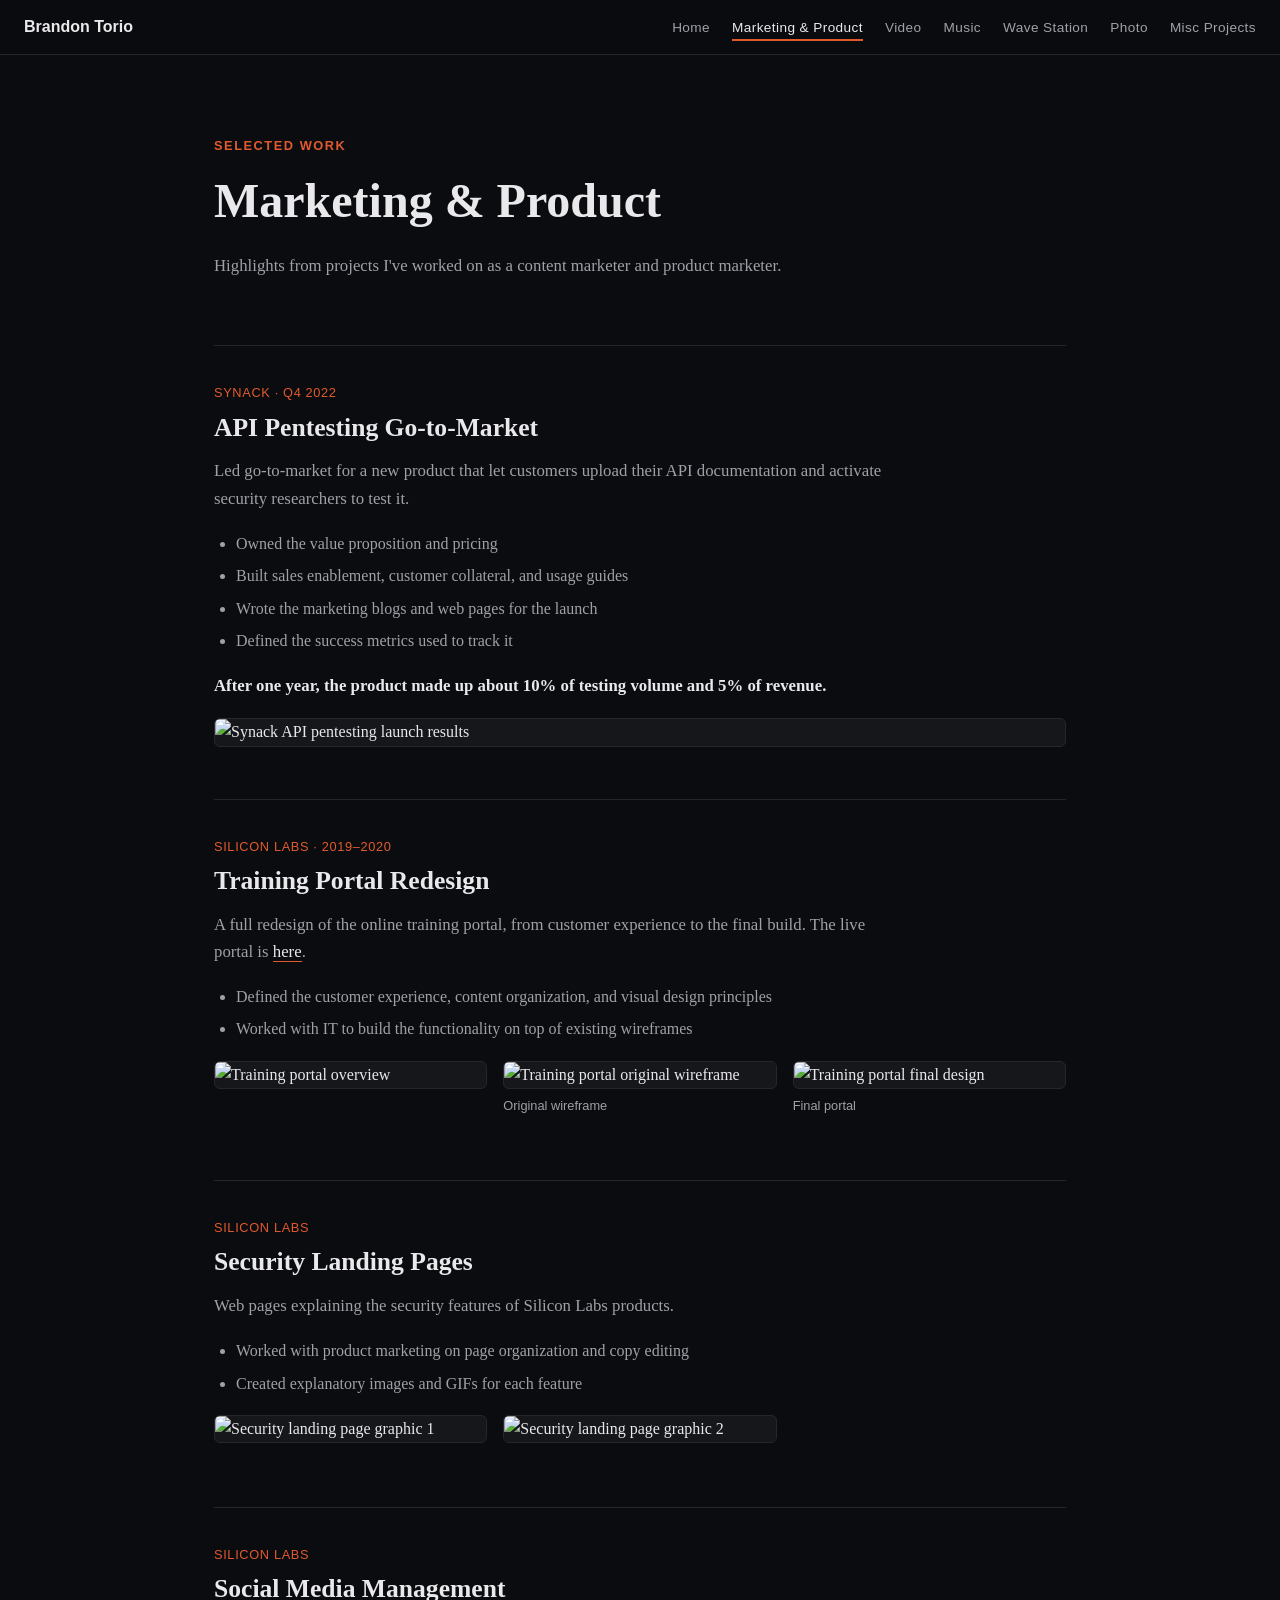
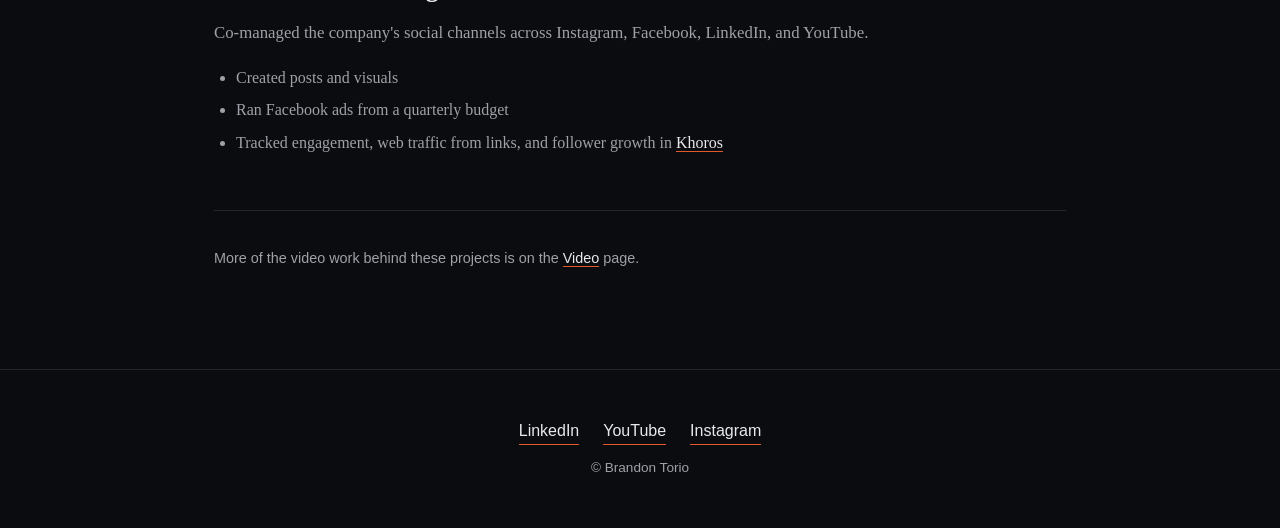
==== marketing-and-product.html @ 7facbb98 "Add files via upload" ====
<!DOCTYPE html>
<html lang="en">
<head>
<meta charset="UTF-8">
<meta name="viewport" content="width=device-width, initial-scale=1">
<title>Marketing & Product | Brandon Torio</title>
<meta name="description" content="Product marketing case studies: Synack API pentesting go-to-market, Silicon Labs training portal, security pages, and social.">
<meta property="og:title" content="Marketing & Product | Brandon Torio">
<meta property="og:description" content="Product marketing case studies: Synack API pentesting go-to-market, Silicon Labs training portal, security pages, and social.">
<meta property="og:type" content="website">
<link rel="stylesheet" href="style.css">
</head>
<body>
<nav class="site-nav">
  <a class="brand" href="index.html">Brandon Torio</a>
  <ul><li><a href="index.html">Home</a></li><li><a class="active" href="marketing-and-product.html">Marketing &amp; Product</a></li><li><a href="video.html">Video</a></li><li><a href="music.html">Music</a></li><li><a href="wave-station.html">Wave Station</a></li><li><a href="photo.html">Photo</a></li><li><a href="misc-projects.html">Misc Projects</a></li></ul>
</nav>
<main>
<header class="page-head"><div class="eyebrow">Selected work</div><h1>Marketing &amp; Product</h1><p>Highlights from projects I've worked on as a content marketer and product marketer.</p></header>

<section class="wrap">
  <article class="case">
    <div class="case-meta">Synack &middot; Q4 2022</div>
    <h2>API Pentesting Go-to-Market</h2>
    <p>Led go-to-market for a new product that let customers upload their API documentation and activate security researchers to test it.</p>
    <ul>
      <li>Owned the value proposition and pricing</li>
      <li>Built sales enablement, customer collateral, and usage guides</li>
      <li>Wrote the marketing blogs and web pages for the launch</li>
      <li>Defined the success metrics used to track it</li>
    </ul>
    <p class="metric">After one year, the product made up about 10% of testing volume and 5% of revenue.</p>
    <figure><img loading="lazy" src="https://lh3.googleusercontent.com/sitesv/[base64]w1280" alt="Synack API pentesting launch results"></figure>
  </article>

  <article class="case">
    <div class="case-meta">Silicon Labs &middot; 2019&ndash;2020</div>
    <h2>Training Portal Redesign</h2>
    <p>A full redesign of the online training portal, from customer experience to the final build. The live portal is <a class="textlink" href="https://www.silabs.com/support/training" target="_blank" rel="noopener">here</a>.</p>
    <ul>
      <li>Defined the customer experience, content organization, and visual design principles</li>
      <li>Worked with IT to build the functionality on top of existing wireframes</li>
    </ul>
    <div class="gallery gallery-3">
      <figure><img loading="lazy" src="https://lh3.googleusercontent.com/sitesv/[base64]w1280" alt="Training portal overview"></figure>
      <figure><img loading="lazy" src="https://lh3.googleusercontent.com/sitesv/[base64]w1280" alt="Training portal original wireframe"><figcaption>Original wireframe</figcaption></figure>
      <figure><img loading="lazy" src="https://lh3.googleusercontent.com/sitesv/[base64]w1280" alt="Training portal final design"><figcaption>Final portal</figcaption></figure>
    </div>
  </article>

  <article class="case">
    <div class="case-meta">Silicon Labs</div>
    <h2>Security Landing Pages</h2>
    <p>Web pages explaining the security features of Silicon Labs products.</p>
    <ul>
      <li>Worked with product marketing on page organization and copy editing</li>
      <li>Created explanatory images and GIFs for each feature</li>
    </ul>
    <div class="gallery"><figure><img loading="lazy" src="https://lh3.googleusercontent.com/sitesv/[base64]w1280" alt="Security landing page graphic 1"></figure><figure><img loading="lazy" src="https://lh3.googleusercontent.com/sitesv/[base64]w1280" alt="Security landing page graphic 2"></figure></div>
  </article>

  <article class="case">
    <div class="case-meta">Silicon Labs</div>
    <h2>Social Media Management</h2>
    <p>Co-managed the company's social channels across Instagram, Facebook, LinkedIn, and YouTube.</p>
    <ul>
      <li>Created posts and visuals</li>
      <li>Ran Facebook ads from a quarterly budget</li>
      <li>Tracked engagement, web traffic from links, and follower growth in <a class="textlink" href="https://khoros.com/" target="_blank" rel="noopener">Khoros</a></li>
    </ul>
  </article>

  <p class="small-note">More of the video work behind these projects is on the <a class="textlink" href="video.html">Video</a> page.</p>
</section>

</main>
<footer>
  <div class="footer-links">
    <a href="https://www.linkedin.com/in/toriobrandon/" target="_blank" rel="noopener">LinkedIn</a>
    <a href="https://www.youtube.com/@sparkside217" target="_blank" rel="noopener">YouTube</a>
    <a href="https://www.instagram.com/sparksideoftheforce/" target="_blank" rel="noopener">Instagram</a>
  </div>
  <p>&copy; Brandon Torio</p>
</footer>
</body>
</html>
---- style.css ----
:root{
  --bg:#0b0c0f; --bg2:#121317; --text:#e9e9ec; --muted:#a0a0a8;
  --accent:#e15a2e; --line:#26262c; --card:#16171b;
  --serif:Georgia,'Times New Roman',serif;
  --sans:-apple-system,BlinkMacSystemFont,'Segoe UI',Helvetica,Arial,sans-serif;
}
*{box-sizing:border-box;margin:0;padding:0}
html{scroll-behavior:smooth}
body{background:var(--bg);color:var(--text);font-family:var(--serif);line-height:1.65}
a{color:inherit}
img{max-width:100%;display:block}

/* nav */
.site-nav{
  position:sticky;top:0;z-index:20;
  background:rgba(11,12,15,.94);backdrop-filter:blur(6px);
  border-bottom:1px solid var(--line);
  padding:14px 24px;display:flex;justify-content:space-between;align-items:center;
  gap:20px;flex-wrap:wrap;font-family:var(--sans)
}
.site-nav .brand{font-weight:700;font-size:1rem;text-decoration:none}
.site-nav ul{list-style:none;display:flex;gap:22px;flex-wrap:wrap}
.site-nav ul a{color:var(--muted);text-decoration:none;font-size:.85rem;letter-spacing:.03em;padding:4px 0;border-bottom:2px solid transparent}
.site-nav ul a:hover{color:var(--text)}
.site-nav ul a.active{color:var(--text);border-bottom-color:var(--accent)}

/* layout */
main{min-height:70vh}
.page-head,.wrap{max-width:900px;margin:0 auto;padding:0 24px}
.page-head{padding-top:80px;padding-bottom:24px}
.wrap{padding-top:24px;padding-bottom:80px}
.eyebrow{font-family:var(--sans);color:var(--accent);font-size:.8rem;letter-spacing:.12em;text-transform:uppercase;font-weight:700;margin-bottom:16px}
h1{font-size:3rem;line-height:1.15;margin-bottom:24px}
h2{font-size:1.6rem;line-height:1.25;margin:48px 0 14px}
h2:first-child{margin-top:0}
h3{font-size:1.15rem;margin-bottom:8px}
p{color:var(--muted);font-size:1.05rem;margin-bottom:18px;max-width:680px}
strong{color:var(--text)}
.small-note{font-family:var(--sans);font-size:.9rem;margin-top:36px}
.label-small{font-family:var(--sans);color:var(--accent);font-size:.8rem;letter-spacing:.12em;text-transform:uppercase;font-weight:700;margin-bottom:14px}
.textlink{color:var(--text);text-decoration:none;border-bottom:1px solid var(--accent)}
.textlink:hover{color:var(--accent)}

/* hero with portrait */
.page-head.hero{max-width:1040px;display:grid;grid-template-columns:1.5fr 1fr;gap:56px;align-items:center}
.portrait{margin:0}
.portrait img{width:100%;height:auto;aspect-ratio:3/4;object-fit:cover;border:1px solid var(--line);border-radius:8px}

/* home */
.routes{display:grid;grid-template-columns:repeat(auto-fit,minmax(200px,1fr));gap:16px;margin:16px 0 56px}
.route-card{border:1px solid var(--line);background:var(--card);padding:22px;border-radius:6px;text-decoration:none;color:var(--text);display:block;transition:border-color .15s}
.route-card:hover{border-color:var(--accent)}
.route-card .label{font-size:1.05rem;margin-bottom:6px}
.route-card .sub{font-family:var(--sans);color:var(--accent);font-size:.72rem;letter-spacing:.05em;text-transform:uppercase}
.two-col{display:grid;grid-template-columns:1fr 1fr;gap:40px}
.plain-list{list-style:none}
.plain-list li{padding:10px 0;border-top:1px solid var(--line);font-size:1.05rem}
.plain-list li:last-child{border-bottom:1px solid var(--line)}

/* case studies */
.case{border-top:1px solid var(--line);padding:36px 0}
.case:last-of-type{border-bottom:1px solid var(--line)}
.case h2{margin-top:0}
.case-meta{font-family:var(--sans);color:var(--accent);font-size:.8rem;text-transform:uppercase;letter-spacing:.05em;margin-bottom:8px}
.case ul{margin:14px 0 18px 22px;color:var(--muted)}
.case ul li{margin-bottom:6px}
.metric{color:var(--text);font-weight:700}

/* media */
.video-item{margin-bottom:44px}
.video-item h2{margin-top:0}
.embed{position:relative;width:100%;max-width:760px;aspect-ratio:16/9;margin:14px 0 10px;border:1px solid var(--line);border-radius:6px;overflow:hidden;background:#000}
.embed iframe{position:absolute;inset:0;width:100%;height:100%;border:0}
figure{margin:16px 0}
figure img{width:100%;height:auto;border:1px solid var(--line);border-radius:6px;background:var(--card)}
figcaption{font-family:var(--sans);color:var(--muted);font-size:.8rem;margin-top:6px}
.gallery{display:grid;grid-template-columns:repeat(auto-fill,minmax(260px,1fr));gap:16px;margin:16px 0 28px}
.gallery figure{margin:0}
.gallery-3{grid-template-columns:repeat(auto-fit,minmax(220px,1fr))}
.tiles{display:grid;grid-template-columns:repeat(auto-fit,minmax(260px,1fr));gap:20px;margin-top:16px}
.tile{display:block;text-decoration:none;border:1px solid var(--line);border-radius:6px;background:var(--card);overflow:hidden;transition:border-color .15s}
.tile:hover{border-color:var(--accent)}
.tile figure{margin:0}
.tile figure img{border:0;border-radius:0;aspect-ratio:4/3;object-fit:cover}
.tile span{display:block;padding:14px 16px;font-size:1.05rem}

/* footer */
footer{border-top:1px solid var(--line);padding:48px 24px;text-align:center;font-family:var(--sans)}
.footer-links{display:flex;gap:24px;justify-content:center;flex-wrap:wrap}
footer a{color:var(--text);text-decoration:none;border-bottom:1px solid var(--accent)}
footer p{color:var(--muted);font-size:.85rem;margin:12px auto 0;max-width:none}

@media (max-width:700px){
  h1{font-size:2.1rem}
  .page-head{padding-top:48px}
  .two-col{grid-template-columns:1fr;gap:28px}
  .page-head.hero{grid-template-columns:1fr;gap:32px}
  .portrait{max-width:420px}
  .site-nav{padding:12px 16px}
  .site-nav ul{gap:14px}
}
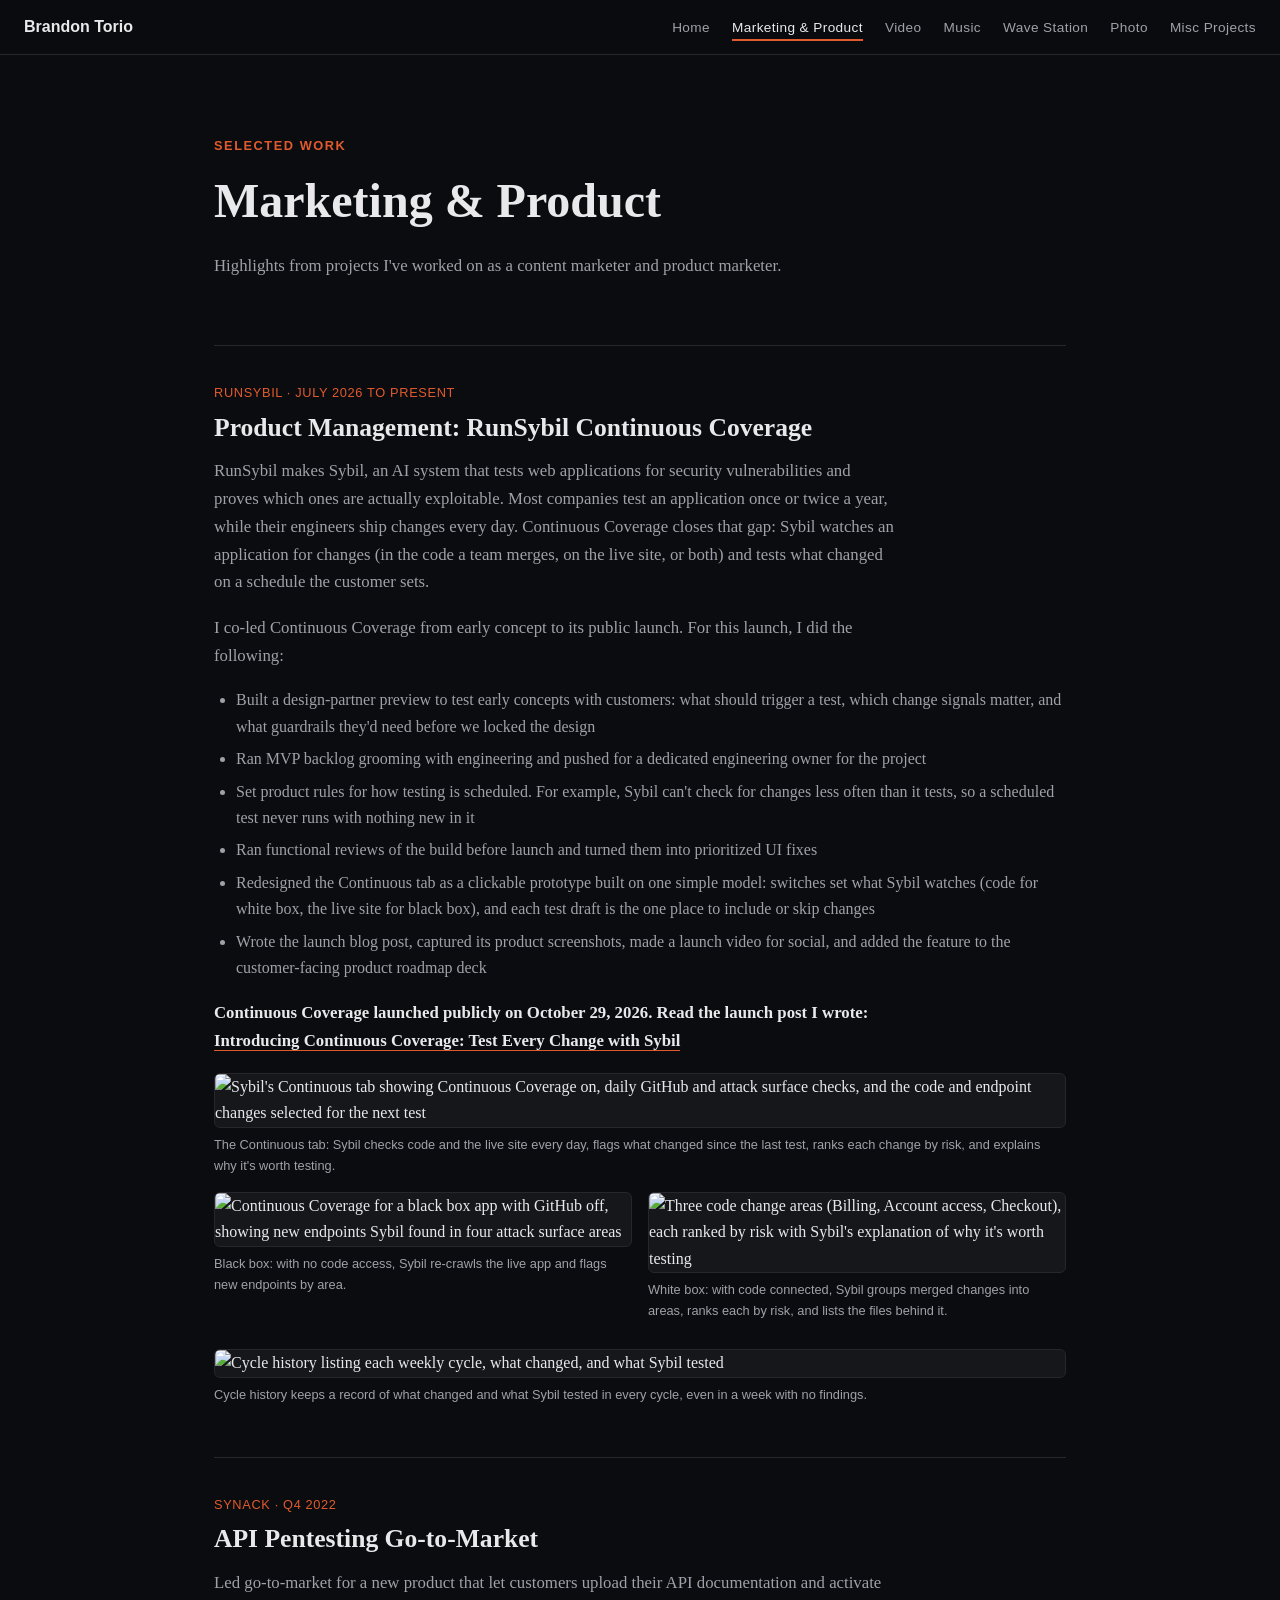
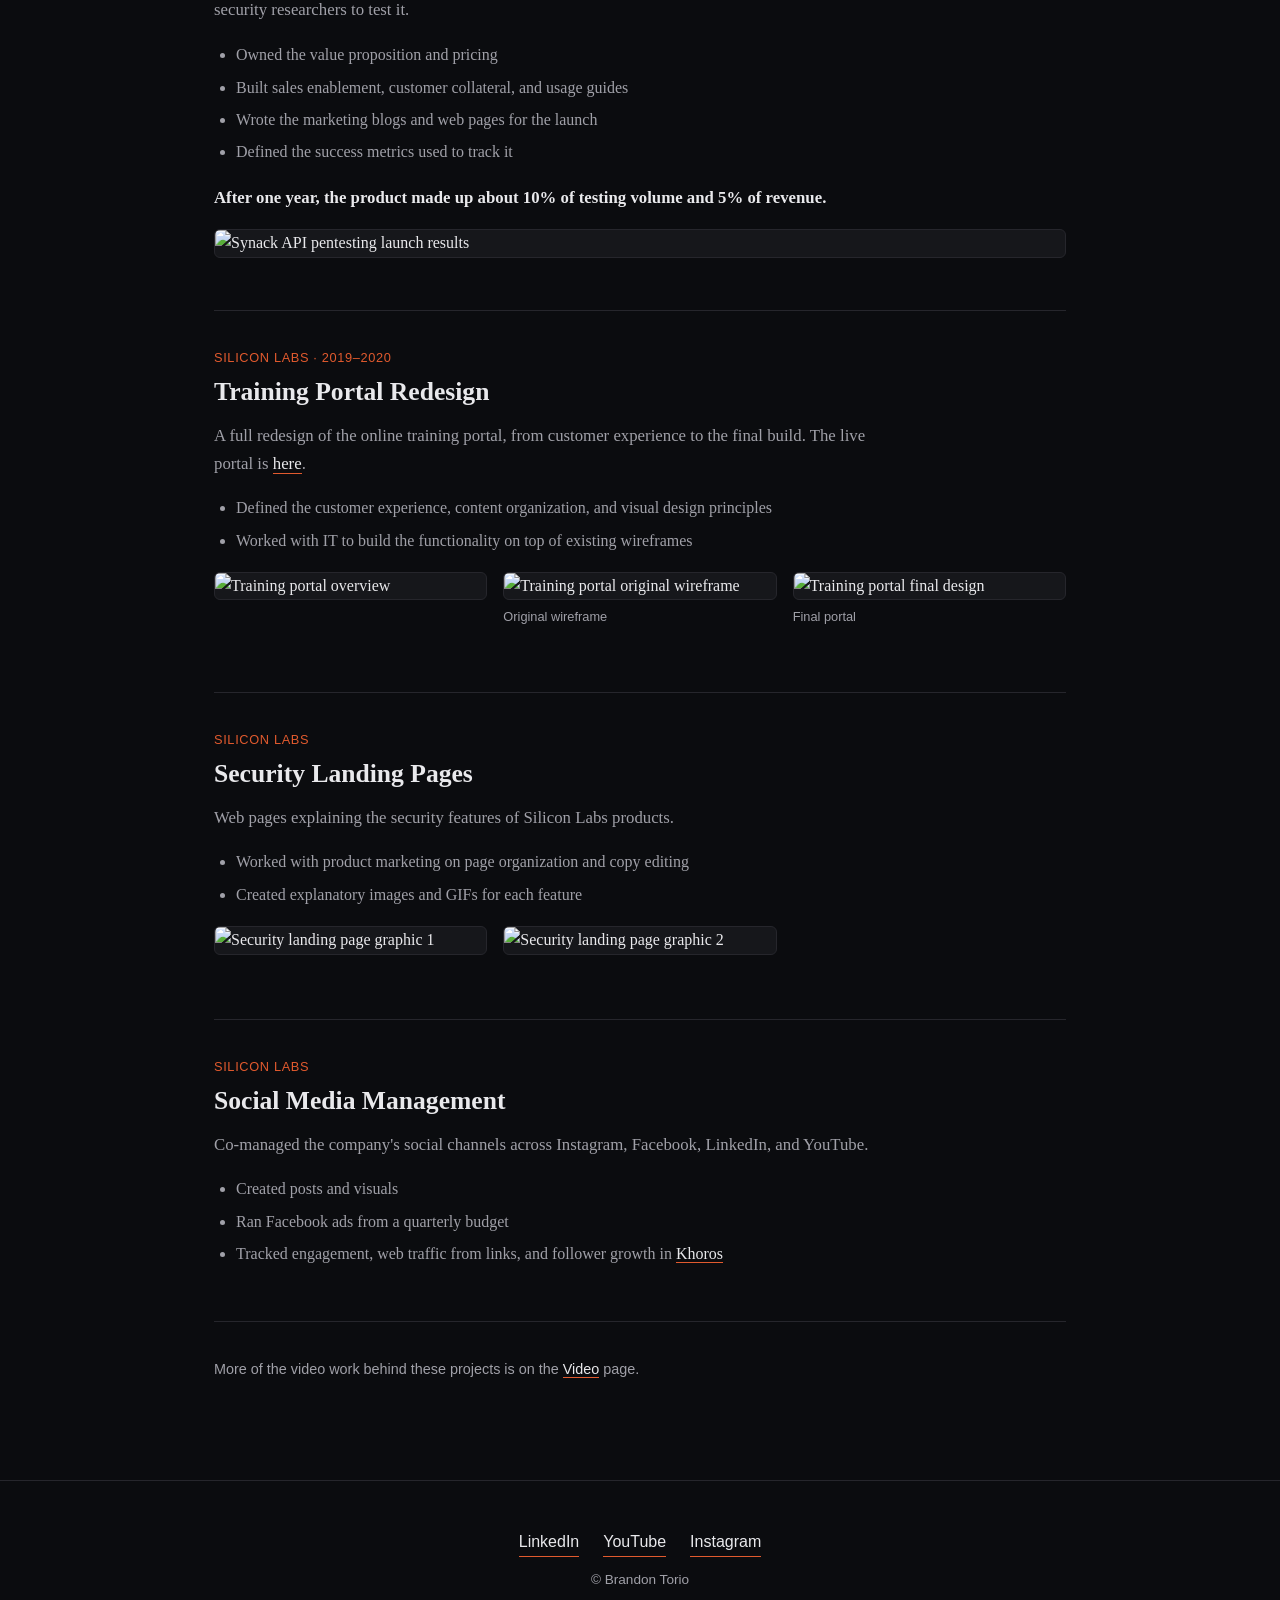
==== commit 72e370a4: "Add files via upload" ====
--- a/marketing-and-product.html
+++ b/marketing-and-product.html
@@ -19,6 +19,28 @@
 <header class="page-head"><div class="eyebrow">Selected work</div><h1>Marketing &amp; Product</h1><p>Highlights from projects I've worked on as a content marketer and product marketer.</p></header>
 
 <section class="wrap">
+  <article class="case">
+    <div class="case-meta">RunSybil &middot; July 2026 to present</div>
+    <h2>Product Management: RunSybil Continuous Coverage</h2>
+    <p>RunSybil makes Sybil, an AI system that tests web applications for security vulnerabilities and proves which ones are actually exploitable. Most companies test an application once or twice a year, while their engineers ship changes every day. Continuous Coverage closes that gap: Sybil watches an application for changes (in the code a team merges, on the live site, or both) and tests what changed on a schedule the customer sets.</p>
+    <p>I co-led Continuous Coverage from early concept to its public launch. For this launch, I did the following:</p>
+    <ul>
+      <li>Built a design-partner preview to test early concepts with customers: what should trigger a test, which change signals matter, and what guardrails they'd need before we locked the design</li>
+      <li>Ran MVP backlog grooming with engineering and pushed for a dedicated engineering owner for the project</li>
+      <li>Set product rules for how testing is scheduled. For example, Sybil can't check for changes less often than it tests, so a scheduled test never runs with nothing new in it</li>
+      <li>Ran functional reviews of the build before launch and turned them into prioritized UI fixes</li>
+      <li>Redesigned the Continuous tab as a clickable prototype built on one simple model: switches set what Sybil watches (code for white box, the live site for black box), and each test draft is the one place to include or skip changes</li>
+      <li>Wrote the launch blog post, captured its product screenshots, made a launch video for social, and added the feature to the customer-facing product roadmap deck</li>
+    </ul>
+    <p class="metric">Continuous Coverage launched publicly on October 29, 2026. Read the launch post I wrote: <a class="textlink" href="https://www.runsybil.com/blog/introducing-continuous-coverage-test-every-change-with-sybil" target="_blank" rel="noopener">Introducing Continuous Coverage: Test Every Change with Sybil</a></p>
+    <figure><img loading="lazy" src="images/01-continuous-tab.png" alt="Sybil's Continuous tab showing Continuous Coverage on, daily GitHub and attack surface checks, and the code and endpoint changes selected for the next test"><figcaption>The Continuous tab: Sybil checks code and the live site every day, flags what changed since the last test, ranks each change by risk, and explains why it's worth testing.</figcaption></figure>
+    <div class="gallery gallery-3">
+      <figure><img loading="lazy" src="images/02-black-box-card.png" alt="Continuous Coverage for a black box app with GitHub off, showing new endpoints Sybil found in four attack surface areas"><figcaption>Black box: with no code access, Sybil re-crawls the live app and flags new endpoints by area.</figcaption></figure>
+      <figure><img loading="lazy" src="images/03-white-box-card.png" alt="Three code change areas (Billing, Account access, Checkout), each ranked by risk with Sybil's explanation of why it's worth testing"><figcaption>White box: with code connected, Sybil groups merged changes into areas, ranks each by risk, and lists the files behind it.</figcaption></figure>
+    </div>
+    <figure><img loading="lazy" src="images/05-cycle-history.png" alt="Cycle history listing each weekly cycle, what changed, and what Sybil tested"><figcaption>Cycle history keeps a record of what changed and what Sybil tested in every cycle, even in a week with no findings.</figcaption></figure>
+  </article>
+
   <article class="case">
     <div class="case-meta">Synack &middot; Q4 2022</div>
     <h2>API Pentesting Go-to-Market</h2>
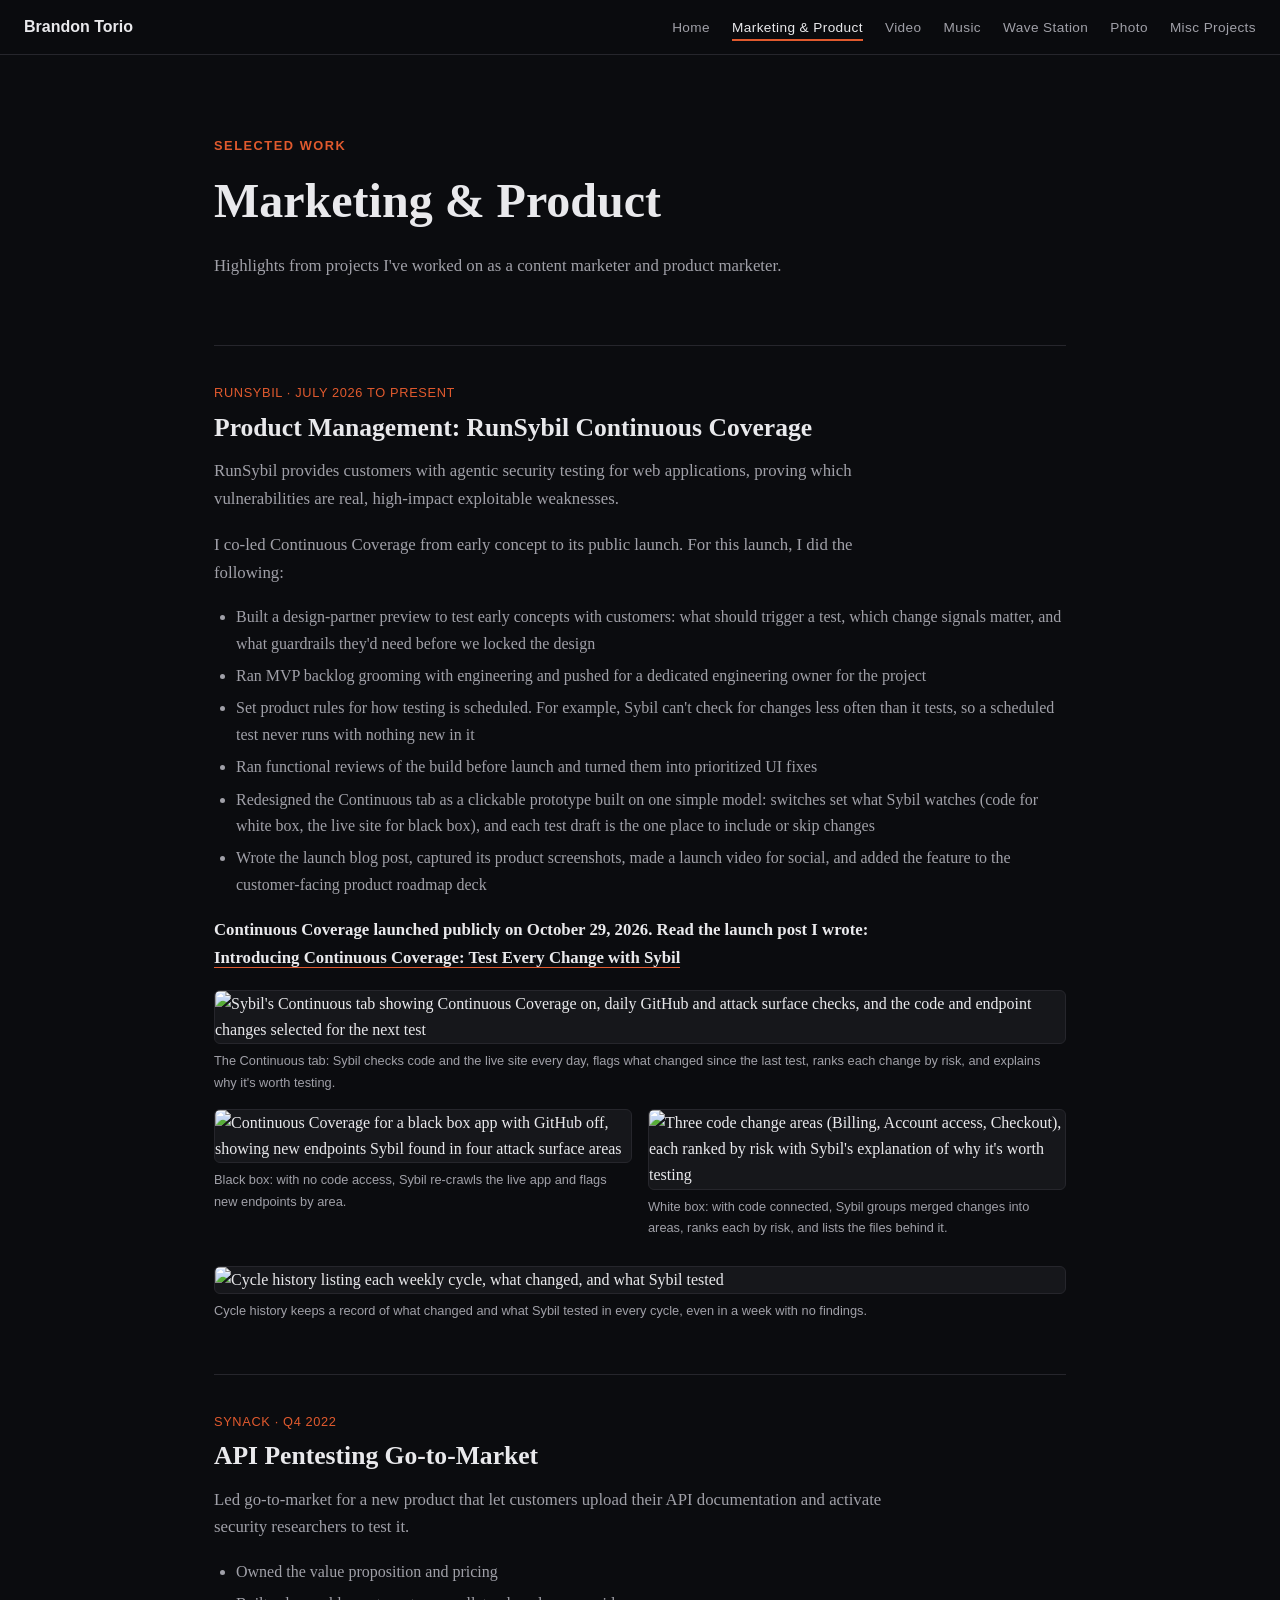
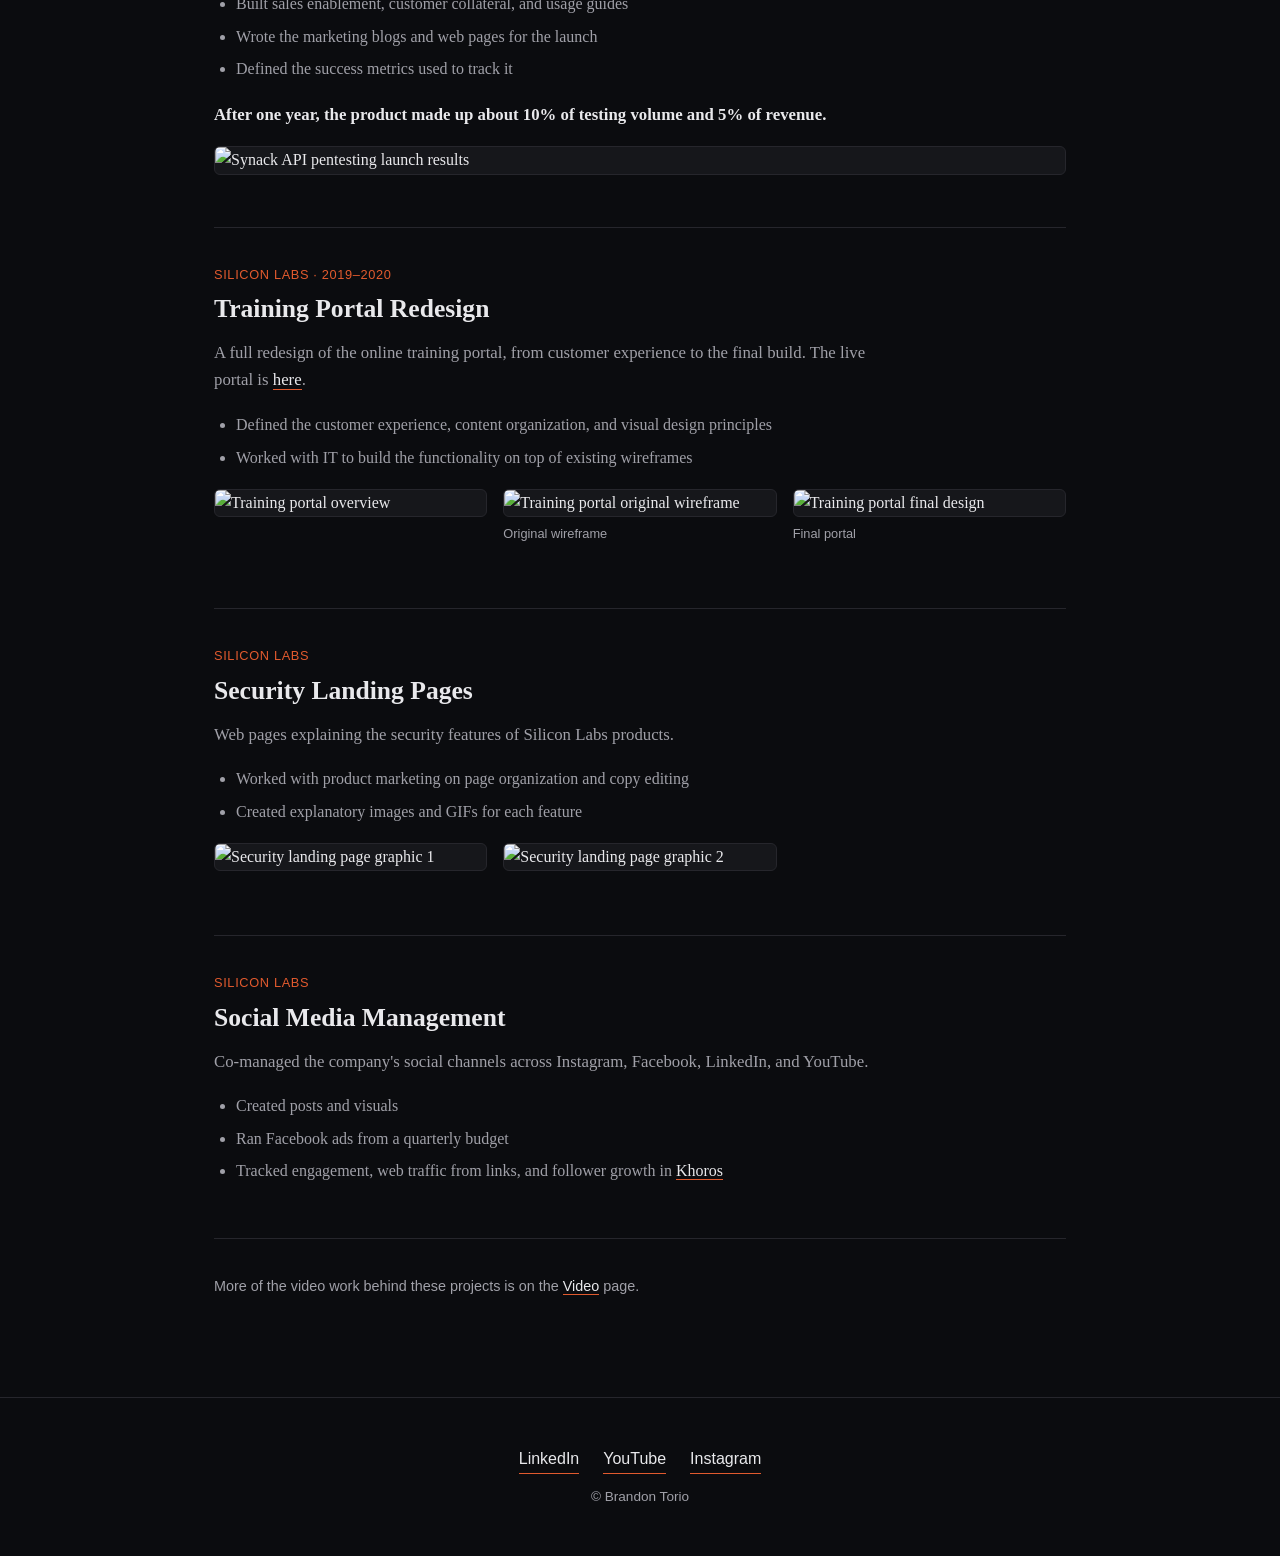
==== commit 284b3c13: "Add files via upload" ====
--- a/marketing-and-product.html
+++ b/marketing-and-product.html
@@ -22,7 +22,7 @@
   <article class="case">
     <div class="case-meta">RunSybil &middot; July 2026 to present</div>
     <h2>Product Management: RunSybil Continuous Coverage</h2>
-    <p>RunSybil makes Sybil, an AI system that tests web applications for security vulnerabilities and proves which ones are actually exploitable. Most companies test an application once or twice a year, while their engineers ship changes every day. Continuous Coverage closes that gap: Sybil watches an application for changes (in the code a team merges, on the live site, or both) and tests what changed on a schedule the customer sets.</p>
+    <p>RunSybil provides customers with agentic security testing for web applications, proving which vulnerabilities are real, high-impact exploitable weaknesses.</p>
     <p>I co-led Continuous Coverage from early concept to its public launch. For this launch, I did the following:</p>
     <ul>
       <li>Built a design-partner preview to test early concepts with customers: what should trigger a test, which change signals matter, and what guardrails they'd need before we locked the design</li>
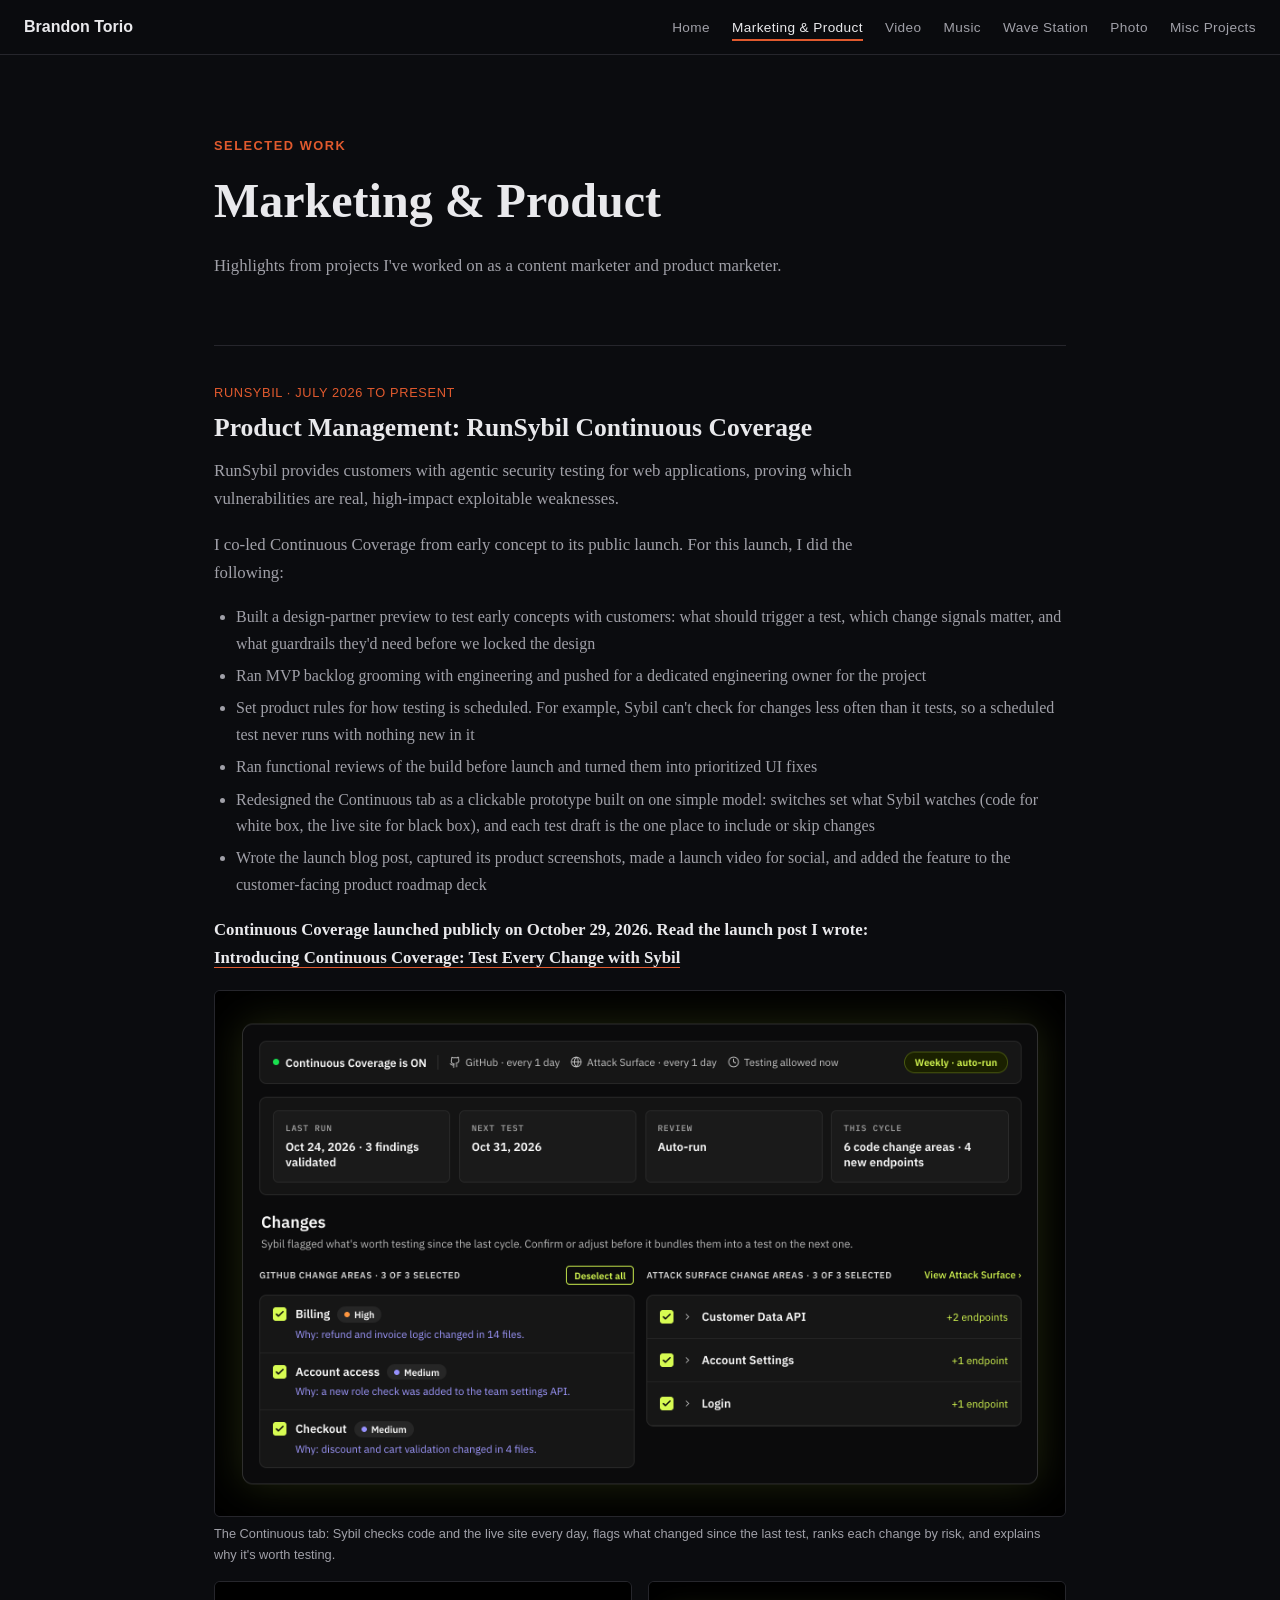
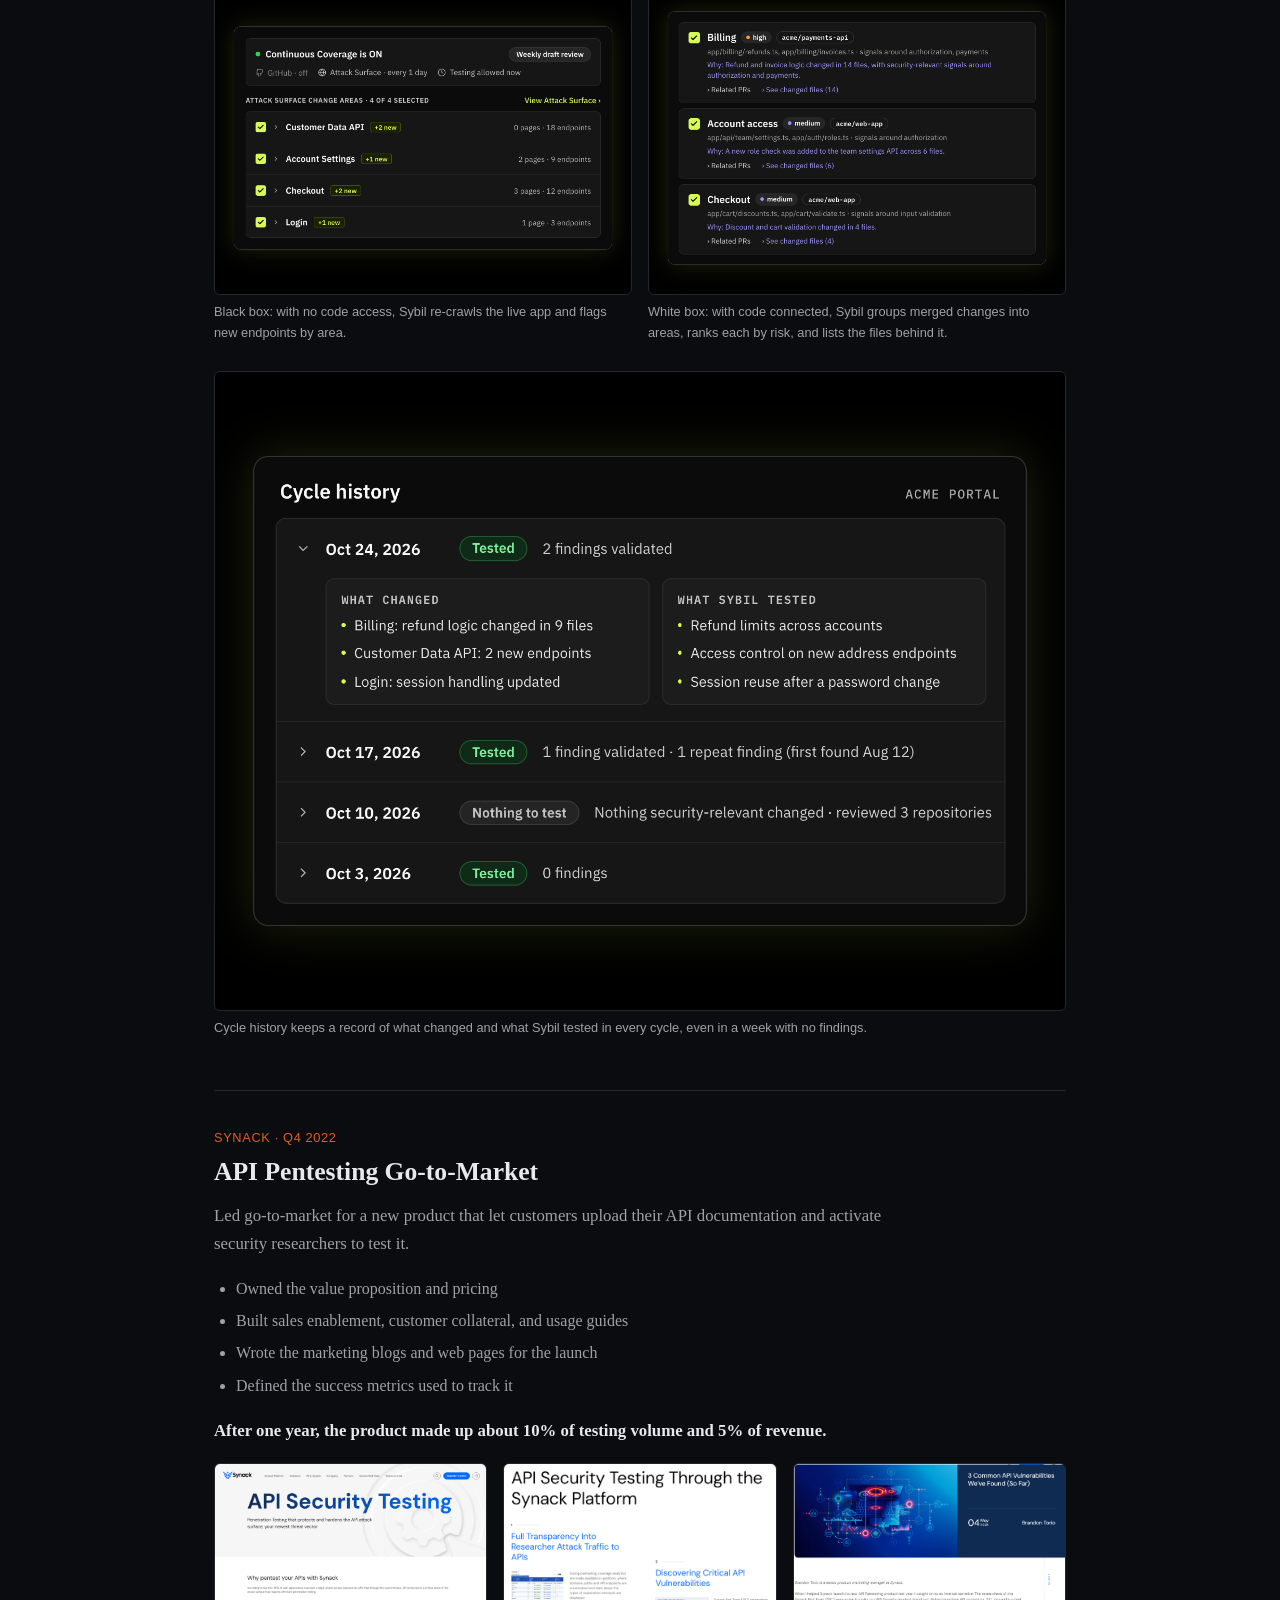
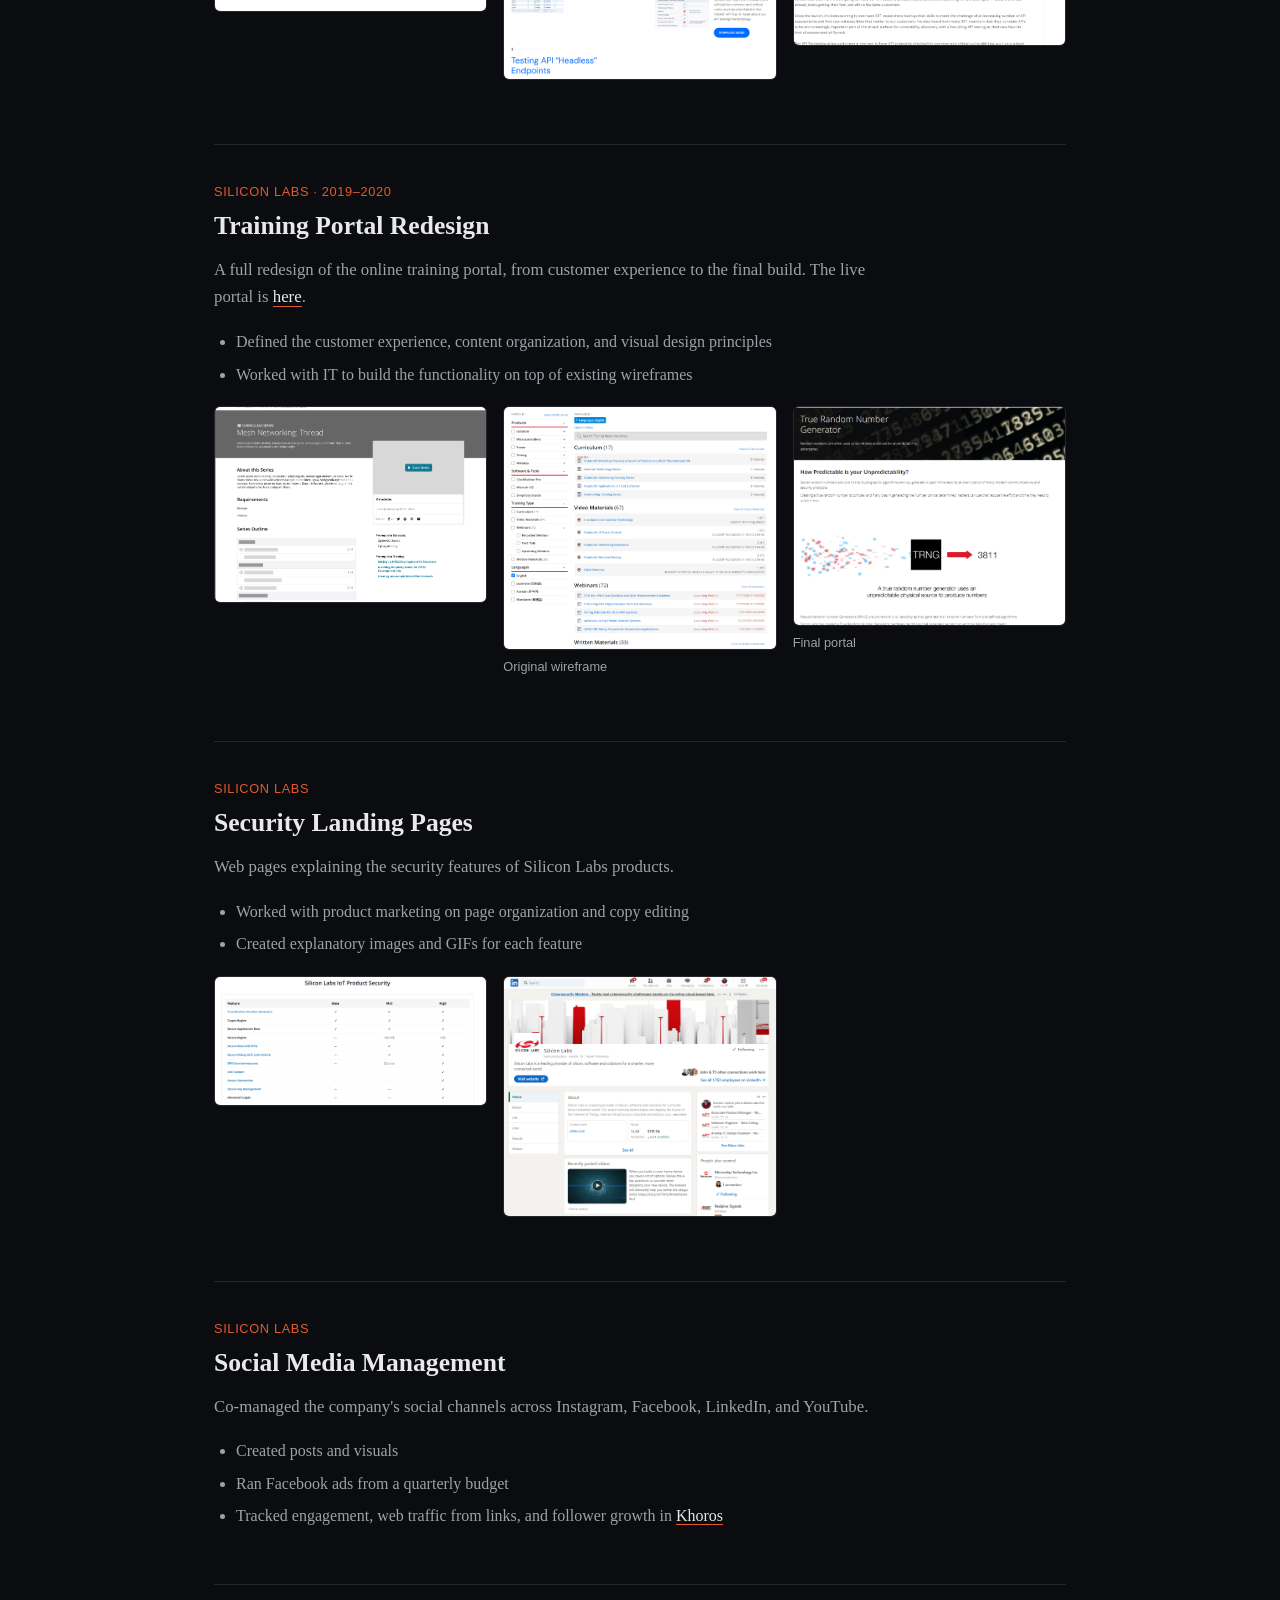
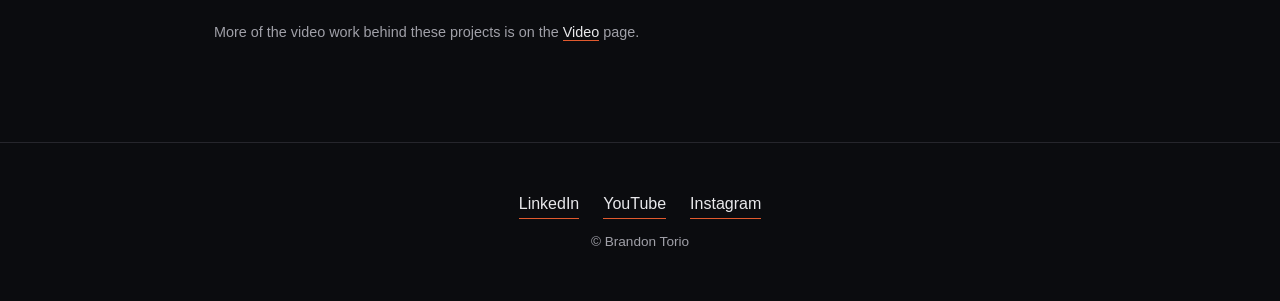
==== commit 0d3a84f0: "Add files via upload" ====
--- a/marketing-and-product.html
+++ b/marketing-and-product.html
@@ -52,7 +52,7 @@
       <li>Defined the success metrics used to track it</li>
     </ul>
     <p class="metric">After one year, the product made up about 10% of testing volume and 5% of revenue.</p>
-    <figure><img loading="lazy" src="https://lh3.googleusercontent.com/sitesv/[base64]w1280" alt="Synack API pentesting launch results"></figure>
+    <div class="gallery gallery-3"><figure><img loading="lazy" src="images/WXXjx9nO8rGA.png" alt="Synack API pentesting launch 1"></figure><figure><img loading="lazy" src="images/dx6Bk-WReve0.png" alt="Synack API pentesting launch 2"></figure><figure><img loading="lazy" src="images/6BJTtqwiOFDq.png" alt="Synack API pentesting launch 3"></figure></div>
   </article>
 
   <article class="case">
@@ -64,9 +64,9 @@
       <li>Worked with IT to build the functionality on top of existing wireframes</li>
     </ul>
     <div class="gallery gallery-3">
-      <figure><img loading="lazy" src="https://lh3.googleusercontent.com/sitesv/[base64]w1280" alt="Training portal overview"></figure>
-      <figure><img loading="lazy" src="https://lh3.googleusercontent.com/sitesv/[base64]w1280" alt="Training portal original wireframe"><figcaption>Original wireframe</figcaption></figure>
-      <figure><img loading="lazy" src="https://lh3.googleusercontent.com/sitesv/[base64]w1280" alt="Training portal final design"><figcaption>Final portal</figcaption></figure>
+      <figure><img loading="lazy" src="images/HBF41smXLhog.png" alt="Training portal overview"></figure>
+      <figure><img loading="lazy" src="images/hE44-9EPEfc8.png" alt="Training portal original wireframe"><figcaption>Original wireframe</figcaption></figure>
+      <figure><img loading="lazy" src="images/8VxPxm_us96X.png" alt="Training portal final design"><figcaption>Final portal</figcaption></figure>
     </div>
   </article>
 
@@ -78,7 +78,7 @@
       <li>Worked with product marketing on page organization and copy editing</li>
       <li>Created explanatory images and GIFs for each feature</li>
     </ul>
-    <div class="gallery"><figure><img loading="lazy" src="https://lh3.googleusercontent.com/sitesv/[base64]w1280" alt="Security landing page graphic 1"></figure><figure><img loading="lazy" src="https://lh3.googleusercontent.com/sitesv/[base64]w1280" alt="Security landing page graphic 2"></figure></div>
+    <div class="gallery"><figure><img loading="lazy" src="images/6BGSWJTTY0rA.png" alt="Security landing page graphic 1"></figure><figure><img loading="lazy" src="images/PIvPlLkcacsE.png" alt="Security landing page graphic 2"></figure></div>
   </article>
 
   <article class="case">
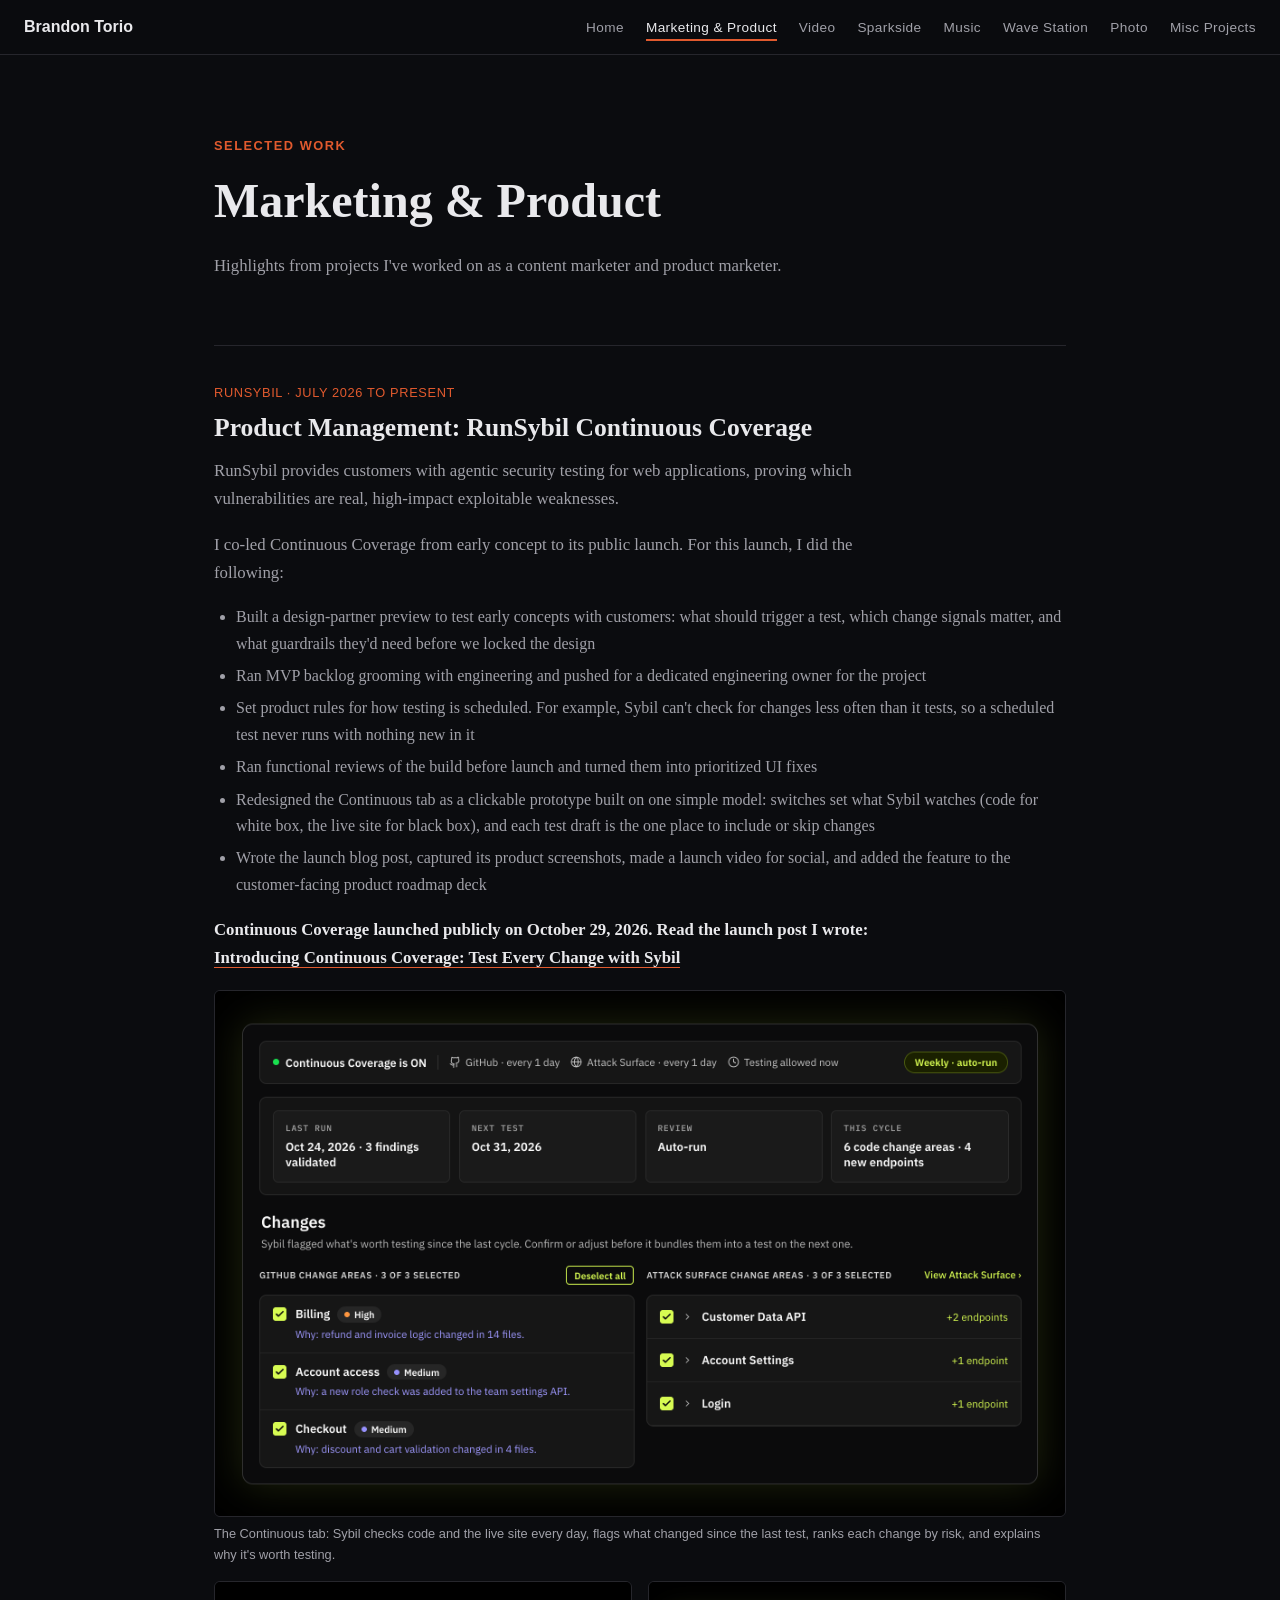
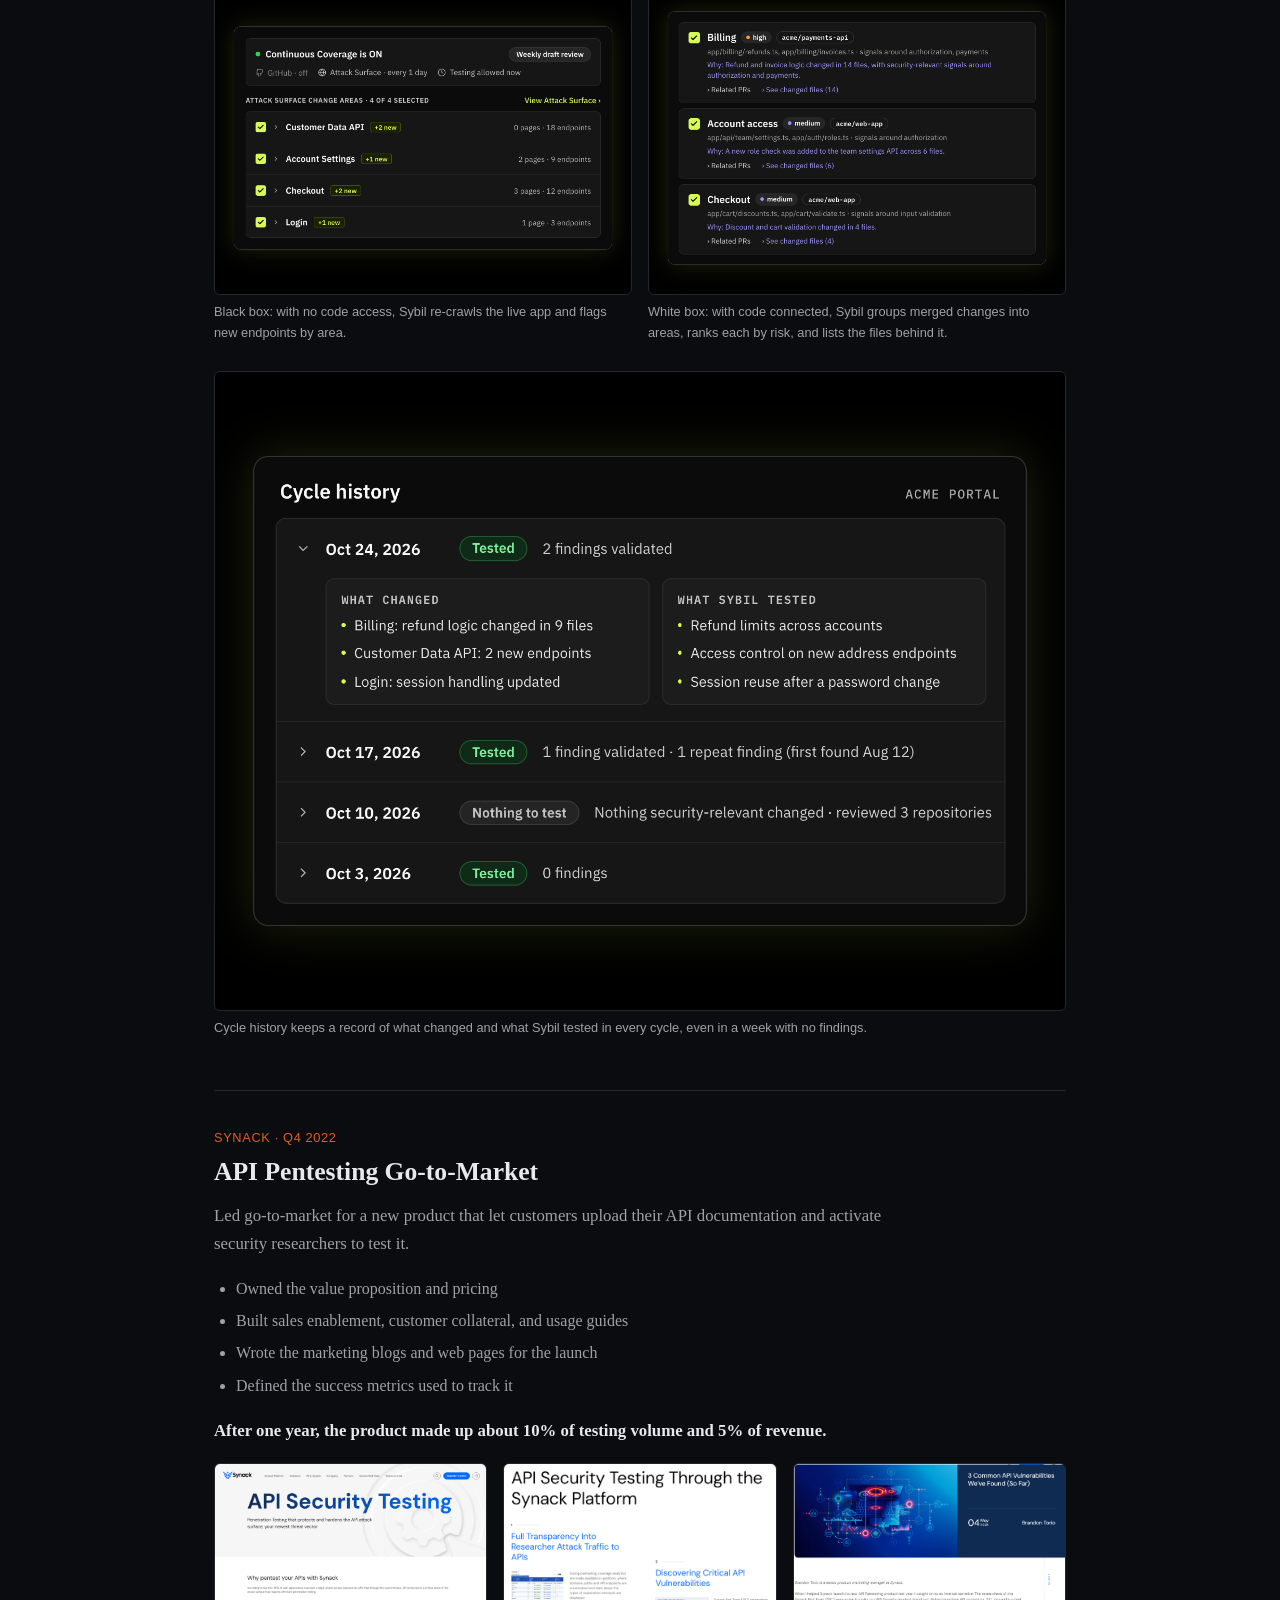
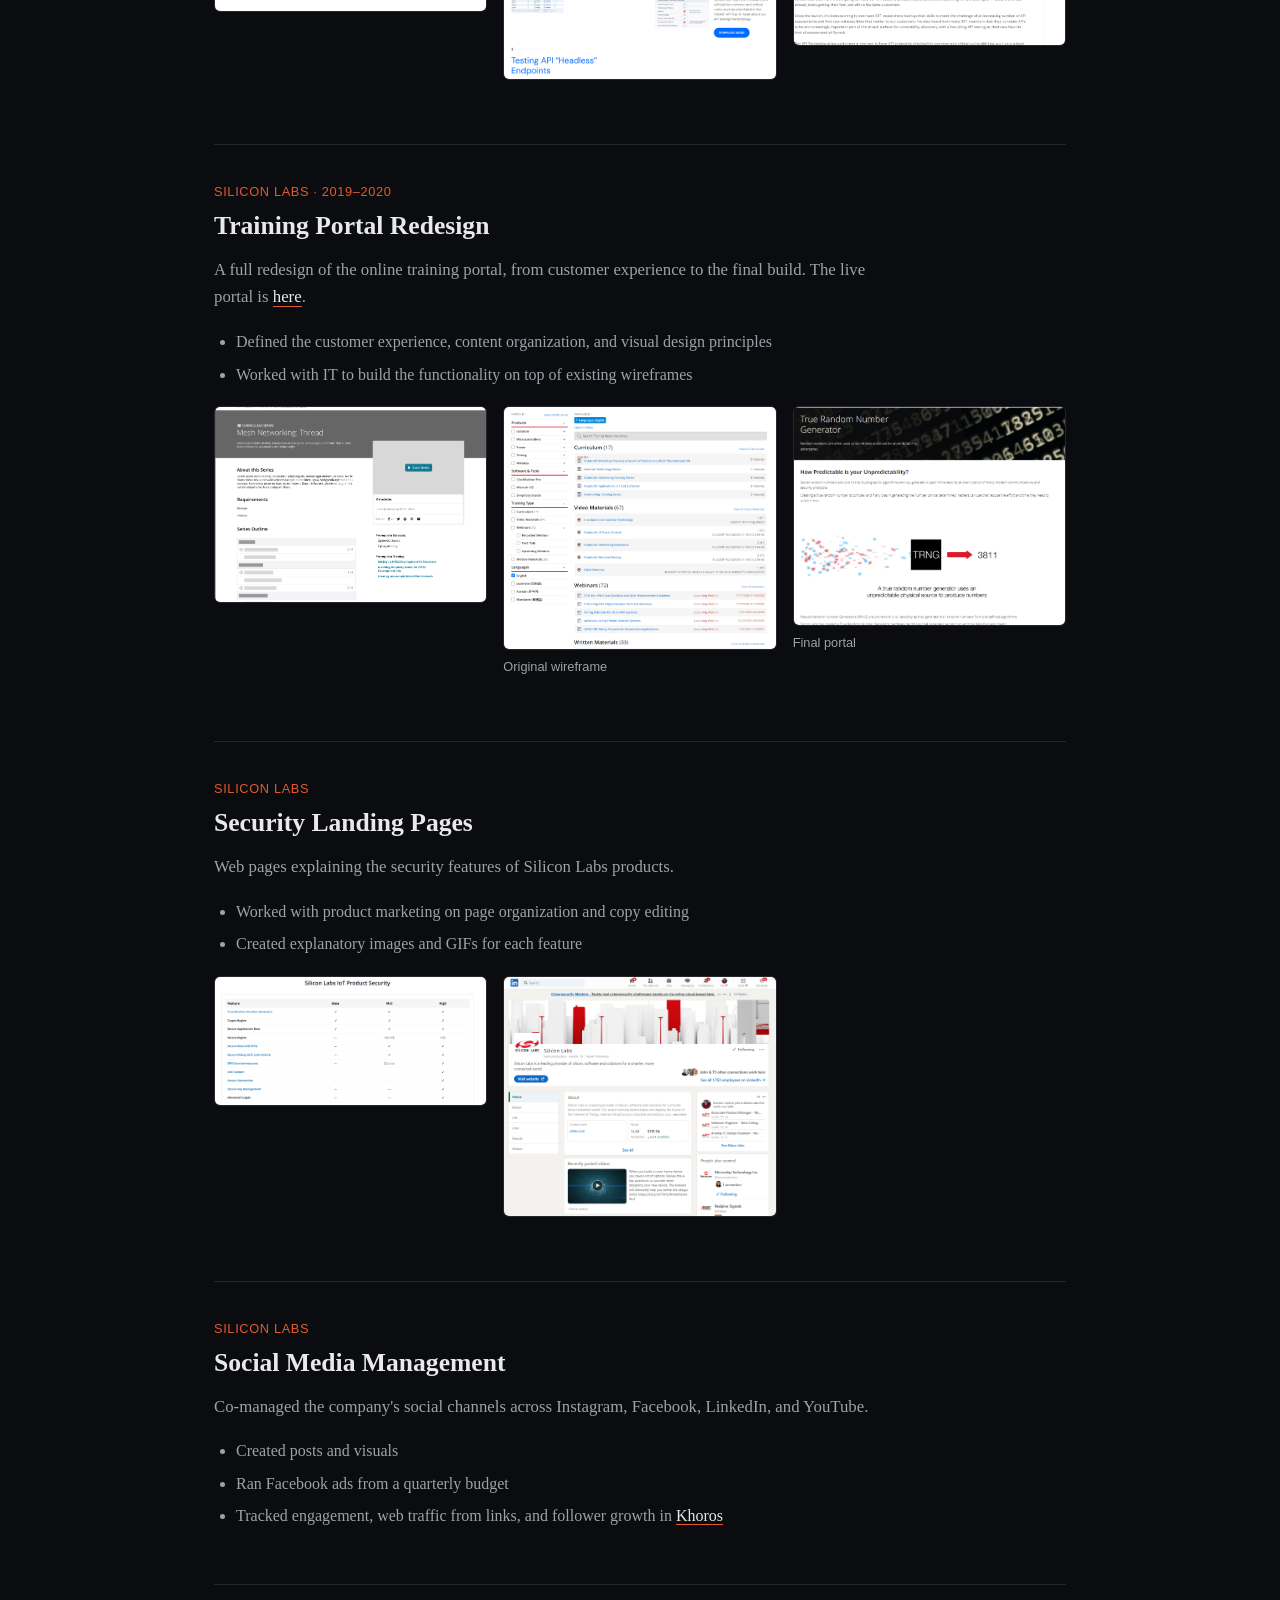
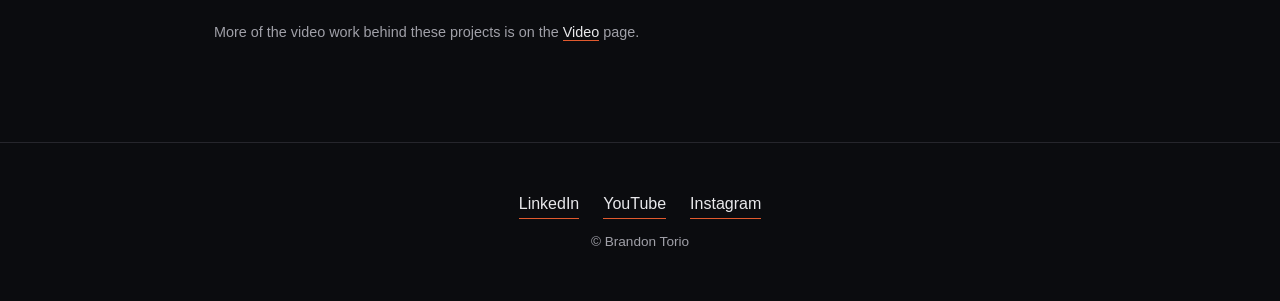
==== commit 63345836: "Add files via upload" ====
--- a/marketing-and-product.html
+++ b/marketing-and-product.html
@@ -13,7 +13,7 @@
 <body>
 <nav class="site-nav">
   <a class="brand" href="index.html">Brandon Torio</a>
-  <ul><li><a href="index.html">Home</a></li><li><a class="active" href="marketing-and-product.html">Marketing &amp; Product</a></li><li><a href="video.html">Video</a></li><li><a href="music.html">Music</a></li><li><a href="wave-station.html">Wave Station</a></li><li><a href="photo.html">Photo</a></li><li><a href="misc-projects.html">Misc Projects</a></li></ul>
+  <ul><li><a href="index.html">Home</a></li><li><a class="active" href="marketing-and-product.html">Marketing &amp; Product</a></li><li><a href="video.html">Video</a></li><li><a href="sparkside.html">Sparkside</a></li><li><a href="music.html">Music</a></li><li><a href="wave-station.html">Wave Station</a></li><li><a href="photo.html">Photo</a></li><li><a href="misc-projects.html">Misc Projects</a></li></ul>
 </nav>
 <main>
 <header class="page-head"><div class="eyebrow">Selected work</div><h1>Marketing &amp; Product</h1><p>Highlights from projects I've worked on as a content marketer and product marketer.</p></header>
